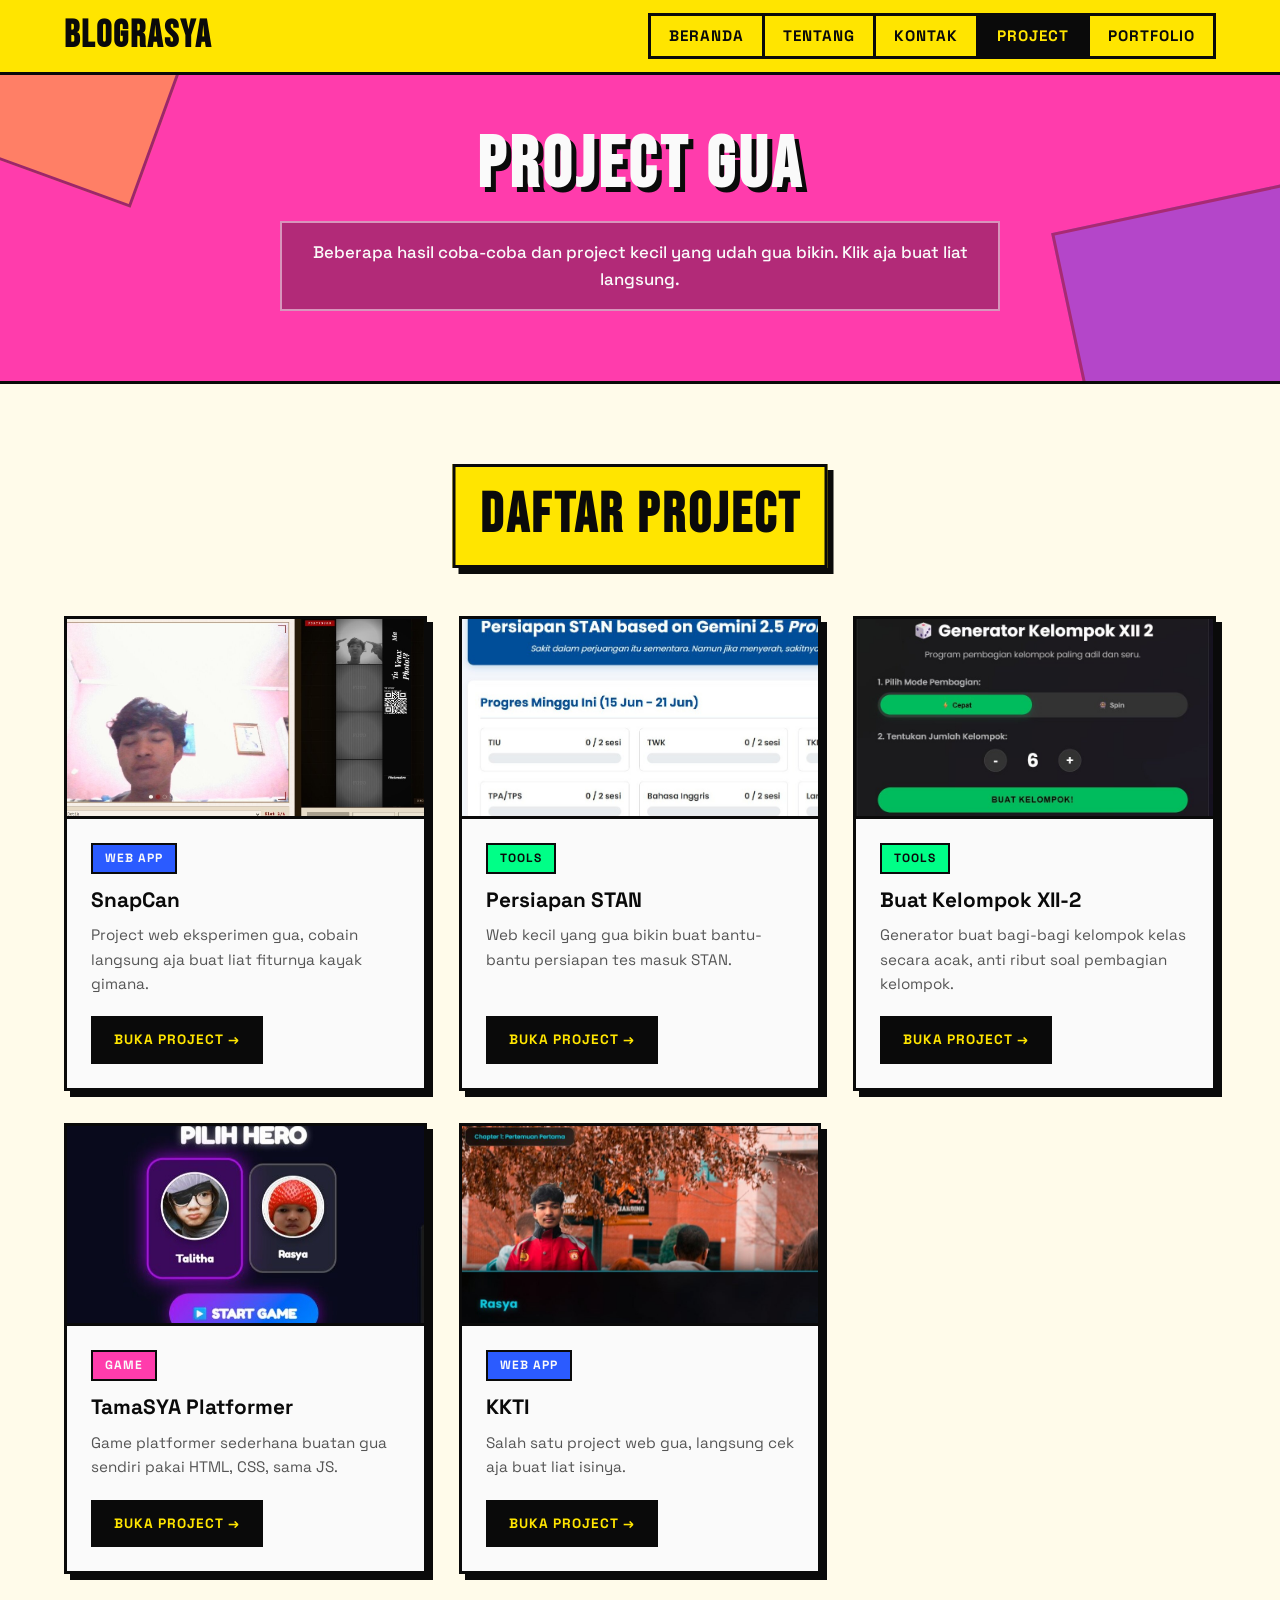
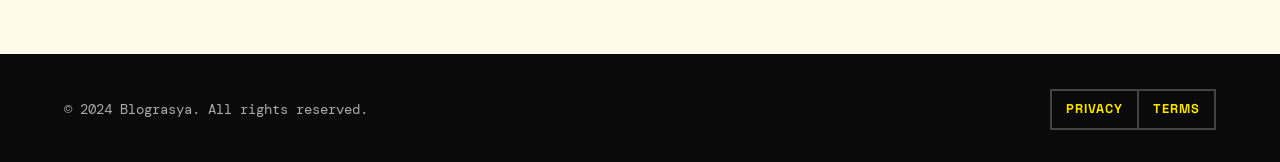
==== project.html @ 6ba77294 "Add files via upload" ====
<!DOCTYPE html>
<html lang="id">
<head>
    <meta charset="UTF-8">
    <meta name="viewport" content="width=device-width, initial-scale=1.0">
    <title>Project - Blograsya</title>
    <link rel="stylesheet" href="style.css">
    <link rel="preconnect" href="https://fonts.googleapis.com">
    <link rel="preconnect" href="https://fonts.gstatic.com" crossorigin>
    <link href="https://fonts.googleapis.com/css2?family=Bebas+Neue&family=Space+Grotesk:wght@400;500;600;700&family=DM+Mono:wght@400;500&display=swap" rel="stylesheet">
</head>
<body>

    <!-- Header -->
    <header class="header">
        <nav class="nav">
            <div class="nav-container">
                <div class="nav-logo">
                    <h2>blograsya</h2>
                </div>
                <ul class="nav-menu">
                    <li class="nav-item">
                        <a href="index.html#home" class="nav-link">Beranda</a>
                    </li>
                    <li class="nav-item">
                        <a href="index.html#about" class="nav-link">Tentang</a>
                    </li>
                    <li class="nav-item">
                        <a href="index.html#contact" class="nav-link">Kontak</a>
                    </li>
                    <li class="nav-item">
                        <a href="project.html" class="nav-link active">Project</a>
                    </li>
                    <li class="nav-item">
                        <a href="https://iot-ux.github.io/rasya-portfolio/" target="_blank" rel="noopener" class="nav-link">Portfolio</a>
                    </li>
                </ul>
                <div class="nav-toggle" id="navToggle">
                    <span class="bar"></span>
                    <span class="bar"></span>
                    <span class="bar"></span>
                </div>
            </div>
        </nav>
    </header>

    <!-- Main Content -->
    <main class="main">

        <!-- Page Hero -->
        <section class="page-hero">
            <div class="container">
                <div class="page-hero-content">
                    <h1 class="page-hero-title">Project Gua</h1>
                    <p class="page-hero-description">Beberapa hasil coba-coba dan project kecil yang udah gua bikin. Klik aja buat liat langsung.</p>
                </div>
            </div>
        </section>

        <!-- Project Grid -->
        <section class="project-section">
            <div class="container">
                <h2 class="section-title">Daftar Project</h2>
                <div class="project-grid">

                    <div class="project-card">
                        <img src="img/snapcan.jpg" alt="SnapCan" class="project-thumb" loading="lazy">
                        <div class="project-content">
                            <span class="project-category" data-cat="web">Web App</span>
                            <h3 class="project-title">SnapCan</h3>
                            <p class="project-excerpt">Project web eksperimen gua, cobain langsung aja buat liat fiturnya kayak gimana.</p>
                            <a href="https://iot-ux.github.io/snapcan/" target="_blank" rel="noopener" class="project-link">Buka Project →</a>
                        </div>
                    </div>

                    <div class="project-card">
                        <img src="img/persiapanstan.jpg" alt="Persiapan STAN" class="project-thumb" loading="lazy">
                        <div class="project-content">
                            <span class="project-category" data-cat="tools">Tools</span>
                            <h3 class="project-title">Persiapan STAN</h3>
                            <p class="project-excerpt">Web kecil yang gua bikin buat bantu-bantu persiapan tes masuk STAN.</p>
                            <a href="https://iot-ux.github.io/persiapanstan/" target="_blank" rel="noopener" class="project-link">Buka Project →</a>
                        </div>
                    </div>

                    <div class="project-card">
                        <img src="img/kelompokxii2.jpg" alt="Buat Kelompok XII-2" class="project-thumb" loading="lazy">
                        <div class="project-content">
                            <span class="project-category" data-cat="tools">Tools</span>
                            <h3 class="project-title">Buat Kelompok XII-2</h3>
                            <p class="project-excerpt">Generator buat bagi-bagi kelompok kelas secara acak, anti ribut soal pembagian kelompok.</p>
                            <a href="https://iot-ux.github.io/buatkelompokXII2/" target="_blank" rel="noopener" class="project-link">Buka Project →</a>
                        </div>
                    </div>

                    <div class="project-card">
                        <img src="img/tamasya-platformer.jpg" alt="TamaSYA Platformer" class="project-thumb" loading="lazy">
                        <div class="project-content">
                            <span class="project-category" data-cat="game">Game</span>
                            <h3 class="project-title">TamaSYA Platformer</h3>
                            <p class="project-excerpt">Game platformer sederhana buatan gua sendiri pakai HTML, CSS, sama JS.</p>
                            <a href="https://iot-ux.github.io/TamaSYAplatformer/" target="_blank" rel="noopener" class="project-link">Buka Project →</a>
                        </div>
                    </div>

                    <div class="project-card">
                        <img src="img/kkti.jpg" alt="KKTI" class="project-thumb" loading="lazy">
                        <div class="project-content">
                            <span class="project-category" data-cat="web">Web App</span>
                            <h3 class="project-title">KKTI</h3>
                            <p class="project-excerpt">Salah satu project web gua, langsung cek aja buat liat isinya.</p>
                            <a href="https://iot-ux.github.io/kkti/" target="_blank" rel="noopener" class="project-link">Buka Project →</a>
                        </div>
                    </div>

                </div>
            </div>
        </section>
    </main>

    <!-- Footer -->
    <footer class="footer">
        <div class="container">
            <div class="footer-content">
                <p>&copy; 2024 Blograsya. All rights reserved.</p>
                <div class="footer-links">
                    <a href="#" class="footer-link">Privacy</a>
                    <a href="#" class="footer-link">Terms</a>
                </div>
            </div>
        </div>
    </footer>

    <script src="project.js"></script>
</body>
</html>
---- style.css ----
/* ===========================
   NEOBRUTALISM - BLOGRASYA
   =========================== */

@import url('https://fonts.googleapis.com/css2?family=Space+Grotesk:wght@400;500;600;700&family=Bebas+Neue&family=DM+Mono:wght@400;500&display=swap');

:root {
  --black: #0a0a0a;
  --white: #fafafa;
  --yellow: #FFE500;
  --pink: #FF3CAC;
  --blue: #2B5BFF;
  --green: #00FF87;
  --orange: #FF6B35;
  --border: 3px solid #0a0a0a;
  --shadow: 6px 6px 0px #0a0a0a;
  --shadow-hover: 8px 8px 0px #0a0a0a;
  --radius: 0px;
}

* {
  margin: 0;
  padding: 0;
  box-sizing: border-box;
}

html {
  scroll-behavior: smooth;
}

body {
  font-family: 'Space Grotesk', sans-serif;
  background-color: #FFFBEA;
  color: var(--black);
  line-height: 1.6;
  cursor: url("data:image/svg+xml,%3Csvg xmlns='http://www.w3.org/2000/svg' width='20' height='20'%3E%3Ccircle cx='10' cy='10' r='8' fill='%23FFE500' stroke='%230a0a0a' stroke-width='2'/%3E%3C/svg%3E"), auto;
}

.container {
  max-width: 1200px;
  margin: 0 auto;
  padding: 0 24px;
}

/* ===== SCROLLBAR ===== */
::-webkit-scrollbar { width: 10px; }
::-webkit-scrollbar-track { background: var(--yellow); }
::-webkit-scrollbar-thumb { background: var(--black); border: 2px solid var(--yellow); }

/* ===== HEADER ===== */
.header {
  background-color: var(--yellow);
  border-bottom: var(--border);
  position: fixed;
  width: 100%;
  top: 0;
  z-index: 1000;
}

.nav-container {
  max-width: 1200px;
  margin: 0 auto;
  padding: 0 24px;
  display: flex;
  justify-content: space-between;
  align-items: center;
  height: 72px;
}

.nav-logo h2 {
  font-family: 'Bebas Neue', sans-serif;
  font-size: 2.4rem;
  letter-spacing: 2px;
  color: var(--black);
  text-transform: uppercase;
}

.nav-menu {
  display: flex;
  list-style: none;
  gap: 0;
}

.nav-link {
  text-decoration: none;
  color: var(--black);
  font-weight: 700;
  font-size: 0.95rem;
  text-transform: uppercase;
  letter-spacing: 1px;
  padding: 8px 18px;
  border: var(--border);
  border-right: none;
  transition: all 0.15s ease;
  display: block;
}

.nav-menu li:last-child .nav-link {
  border-right: var(--border);
}

.nav-link:hover,
.nav-link.active {
  background-color: var(--black);
  color: var(--yellow);
}

.nav-toggle {
  display: none;
  flex-direction: column;
  cursor: pointer;
  gap: 5px;
  padding: 8px;
  border: var(--border);
  background: var(--white);
}

.bar {
  width: 24px;
  height: 3px;
  background-color: var(--black);
  transition: 0.3s;
  display: block;
}

/* ===== HERO ===== */
.hero {
  background-color: var(--blue);
  padding: 130px 0 80px;
  border-bottom: var(--border);
  position: relative;
  overflow: hidden;
}

.hero::before {
  content: '';
  position: absolute;
  top: -60px;
  right: -60px;
  width: 300px;
  height: 300px;
  background-color: var(--yellow);
  border: var(--border);
  transform: rotate(15deg);
  opacity: 0.4;
}

.hero::after {
  content: '';
  position: absolute;
  bottom: -80px;
  left: -40px;
  width: 200px;
  height: 200px;
  background-color: var(--pink);
  border: var(--border);
  transform: rotate(-10deg);
  opacity: 0.3;
}

.hero-content {
  max-width: 720px;
  margin: 0 auto;
  text-align: center;
  position: relative;
  z-index: 1;
}

.hero-title {
  font-family: 'Bebas Neue', sans-serif;
  font-size: 5.5rem;
  letter-spacing: 4px;
  color: var(--white);
  line-height: 1;
  margin-bottom: 1.5rem;
  text-shadow: 5px 5px 0px var(--black);
}

.hero-description {
  font-size: 1.1rem;
  color: var(--white);
  margin-bottom: 2.5rem;
  background-color: rgba(0,0,0,0.3);
  padding: 16px 24px;
  border: 2px solid rgba(255,255,255,0.5);
  font-weight: 500;
}

.hero-btn {
  display: inline-block;
  background-color: var(--yellow);
  color: var(--black);
  padding: 14px 36px;
  text-decoration: none;
  border: var(--border);
  font-weight: 700;
  font-size: 1rem;
  text-transform: uppercase;
  letter-spacing: 2px;
  box-shadow: var(--shadow);
  transition: all 0.15s ease;
}

.hero-btn:hover {
  transform: translate(-3px, -3px);
  box-shadow: var(--shadow-hover);
  background-color: var(--green);
}

/* ===== SEARCH SECTION ===== */
.search-section {
  padding: 60px 0;
  background-color: #FFFBEA;
  border-bottom: var(--border);
}

.search-container {
  max-width: 800px;
  margin: 0 auto;
  text-align: center;
}

.search-input {
  width: 100%;
  max-width: 480px;
  padding: 14px 20px;
  border: var(--border);
  font-size: 1rem;
  margin-bottom: 2rem;
  background-color: var(--white);
  font-family: 'DM Mono', monospace;
  box-shadow: var(--shadow);
  outline: none;
  transition: box-shadow 0.15s;
}

.search-input:focus {
  box-shadow: 8px 8px 0px var(--blue);
}

.search-input::placeholder {
  color: #aaa;
}

.filter-buttons {
  display: flex;
  justify-content: center;
  gap: 0;
  flex-wrap: wrap;
}

.filter-btn {
  padding: 10px 22px;
  border: var(--border);
  border-right: none;
  background-color: var(--white);
  color: var(--black);
  cursor: pointer;
  font-weight: 700;
  font-family: 'Space Grotesk', sans-serif;
  text-transform: uppercase;
  font-size: 0.85rem;
  letter-spacing: 1px;
  transition: all 0.15s ease;
}

.filter-btn:last-child {
  border-right: var(--border);
}

.filter-btn:hover,
.filter-btn.active {
  background-color: var(--black);
  color: var(--yellow);
}

/* ===== BLOG SECTION ===== */
.blog-section {
  padding: 80px 0;
  background-color: #FFFBEA;
}

.section-title {
  font-family: 'Bebas Neue', sans-serif;
  font-size: 3.5rem;
  letter-spacing: 3px;
  color: var(--black);
  margin-bottom: 3rem;
  text-align: center;
  position: relative;
  display: inline-block;
  left: 50%;
  transform: translateX(-50%);
  background-color: var(--yellow);
  padding: 4px 24px;
  border: var(--border);
  box-shadow: var(--shadow);
}

.blog-grid {
  display: grid;
  grid-template-columns: repeat(auto-fill, minmax(350px, 1fr));
  gap: 2rem;
  margin-bottom: 3rem;
}

.blog-card {
  background-color: var(--white);
  border: var(--border);
  box-shadow: var(--shadow);
  cursor: pointer;
  transition: all 0.15s ease;
  overflow: hidden;
}

.blog-card:hover {
  transform: translate(-4px, -4px);
  box-shadow: 10px 10px 0px var(--black);
}

.blog-image {
  width: 100%;
  height: 200px;
  object-fit: cover;
  border-bottom: var(--border);
  display: block;
}

.blog-content {
  padding: 1.5rem;
}

.blog-category {
  display: inline-block;
  background-color: var(--yellow);
  color: var(--black);
  padding: 4px 12px;
  font-size: 0.75rem;
  font-weight: 700;
  text-transform: uppercase;
  letter-spacing: 1px;
  border: 2px solid var(--black);
  margin-bottom: 0.75rem;
}

.blog-category[data-cat="teknologi"] { background-color: var(--blue); color: var(--white); }
.blog-category[data-cat="lifestyle"]  { background-color: var(--pink); color: var(--white); }
.blog-category[data-cat="tutorial"]   { background-color: var(--green); color: var(--black); }

.blog-title {
  font-size: 1.25rem;
  font-weight: 700;
  color: var(--black);
  margin-bottom: 0.6rem;
  line-height: 1.35;
}

.blog-excerpt {
  color: #555;
  margin-bottom: 1rem;
  font-size: 0.95rem;
  line-height: 1.6;
}

.blog-meta {
  display: flex;
  justify-content: space-between;
  align-items: center;
  font-size: 0.82rem;
  color: #888;
  font-family: 'DM Mono', monospace;
  border-top: 2px solid var(--black);
  padding-top: 0.75rem;
  margin-top: 0.5rem;
}

.load-more-container {
  text-align: center;
}

.load-more-btn {
  background-color: var(--yellow);
  color: var(--black);
  border: var(--border);
  padding: 14px 40px;
  cursor: pointer;
  font-weight: 700;
  font-family: 'Space Grotesk', sans-serif;
  text-transform: uppercase;
  letter-spacing: 2px;
  font-size: 0.9rem;
  box-shadow: var(--shadow);
  transition: all 0.15s ease;
}

.load-more-btn:hover {
  transform: translate(-3px, -3px);
  box-shadow: 9px 9px 0px var(--black);
  background-color: var(--orange);
}

/* ===== PROJECT PAGE HERO ===== */
.page-hero {
  background-color: var(--pink);
  padding: 130px 0 70px;
  border-bottom: var(--border);
  position: relative;
  overflow: hidden;
}

.page-hero::before {
  content: '';
  position: absolute;
  top: -50px;
  left: -50px;
  width: 220px;
  height: 220px;
  background-color: var(--yellow);
  border: var(--border);
  transform: rotate(20deg);
  opacity: 0.4;
}

.page-hero::after {
  content: '';
  position: absolute;
  bottom: -70px;
  right: -40px;
  width: 240px;
  height: 240px;
  background-color: var(--blue);
  border: var(--border);
  transform: rotate(-12deg);
  opacity: 0.35;
}

.page-hero-content {
  max-width: 720px;
  margin: 0 auto;
  text-align: center;
  position: relative;
  z-index: 1;
}

.page-hero-title {
  font-family: 'Bebas Neue', sans-serif;
  font-size: 4.5rem;
  letter-spacing: 4px;
  color: var(--white);
  line-height: 1;
  margin-bottom: 1.2rem;
  text-shadow: 5px 5px 0px var(--black);
}

.page-hero-description {
  font-size: 1.05rem;
  color: var(--white);
  background-color: rgba(0,0,0,0.3);
  padding: 16px 24px;
  border: 2px solid rgba(255,255,255,0.5);
  font-weight: 500;
}

/* ===== PROJECT SECTION ===== */
.project-section {
  padding: 80px 0;
  background-color: #FFFBEA;
}

.project-grid {
  display: grid;
  grid-template-columns: repeat(auto-fill, minmax(330px, 1fr));
  gap: 2rem;
}

.project-card {
  background-color: var(--white);
  border: var(--border);
  box-shadow: var(--shadow);
  transition: all 0.15s ease;
  display: flex;
  flex-direction: column;
}

.project-card:hover {
  transform: translate(-4px, -4px);
  box-shadow: 10px 10px 0px var(--black);
}

.project-thumb {
  width: 100%;
  height: 200px;
  object-fit: cover;
  border-bottom: var(--border);
  display: block;
  background-color: #e8e8e8;
}

.project-content {
  padding: 1.5rem;
  display: flex;
  flex-direction: column;
  flex-grow: 1;
}

.project-category {
  display: inline-block;
  background-color: var(--yellow);
  color: var(--black);
  padding: 4px 12px;
  font-size: 0.75rem;
  font-weight: 700;
  text-transform: uppercase;
  letter-spacing: 1px;
  border: 2px solid var(--black);
  margin-bottom: 0.75rem;
  align-self: flex-start;
}

.project-category[data-cat="web"]   { background-color: var(--blue); color: var(--white); }
.project-category[data-cat="game"]  { background-color: var(--pink); color: var(--white); }
.project-category[data-cat="tools"] { background-color: var(--green); color: var(--black); }

.project-title {
  font-size: 1.3rem;
  font-weight: 700;
  color: var(--black);
  margin-bottom: 0.6rem;
  line-height: 1.35;
}

.project-excerpt {
  color: #555;
  margin-bottom: 1.25rem;
  font-size: 0.95rem;
  line-height: 1.6;
  flex-grow: 1;
}

.project-link {
  display: inline-block;
  background-color: var(--black);
  color: var(--yellow);
  padding: 10px 20px;
  text-decoration: none;
  border: var(--border);
  font-weight: 700;
  font-size: 0.85rem;
  text-transform: uppercase;
  letter-spacing: 1px;
  text-align: center;
  transition: all 0.15s ease;
  align-self: flex-start;
}

.project-link:hover {
  background-color: var(--orange);
  color: var(--black);
  transform: translate(-2px, -2px);
}

/* ===== ABOUT SECTION ===== */
.about-section {
  padding: 80px 0;
  background-color: var(--green);
  border-top: var(--border);
  border-bottom: var(--border);
}

.about-section .section-title {
  background-color: var(--black);
  color: var(--green);
  box-shadow: 6px 6px 0px var(--white);
}

.about-content {
  max-width: 800px;
  margin: 0 auto;
  background-color: var(--white);
  border: var(--border);
  box-shadow: var(--shadow);
  padding: 2.5rem;
}

.about-content p {
  font-size: 1.05rem;
  color: var(--black);
  margin-bottom: 1.2rem;
  line-height: 1.8;
  font-weight: 500;
}

.about-content p:last-child {
  margin-bottom: 0;
  font-family: 'DM Mono', monospace;
  font-size: 0.9rem;
  color: #666;
  border-top: 2px dashed var(--black);
  padding-top: 1rem;
}

/* ===== CONTACT SECTION ===== */
.contact-section {
  padding: 80px 0;
  background-color: #FFFBEA;
}

.contact-content {
  display: grid;
  grid-template-columns: 1fr 1fr;
  gap: 3rem;
  max-width: 1000px;
  margin: 0 auto;
}

.contact-info {
  display: flex;
  flex-direction: column;
  gap: 2rem;
}

.contact-item {
  background-color: var(--white);
  border: var(--border);
  box-shadow: var(--shadow);
  padding: 1.5rem;
}

.contact-item h3 {
  font-family: 'Bebas Neue', sans-serif;
  font-size: 1.5rem;
  letter-spacing: 2px;
  color: var(--black);
  margin-bottom: 0.5rem;
  border-bottom: 2px solid var(--black);
  padding-bottom: 0.5rem;
}

.contact-item p {
  color: #555;
  font-family: 'DM Mono', monospace;
  font-size: 0.95rem;
}

.social-links {
  display: flex;
  gap: 0;
  flex-wrap: wrap;
}

.social-link {
  color: var(--black);
  text-decoration: none;
  font-weight: 700;
  font-size: 0.85rem;
  text-transform: uppercase;
  letter-spacing: 1px;
  padding: 8px 14px;
  border: var(--border);
  border-right: none;
  transition: all 0.15s ease;
}

.social-link:last-child { border-right: var(--border); }

.social-link:nth-child(1):hover { background-color: #25D366; color: white; }
.social-link:nth-child(2):hover { background-color: var(--pink); color: white; }
.social-link:nth-child(3):hover { background-color: var(--blue); color: white; }

.contact-form {
  display: flex;
  flex-direction: column;
  gap: 1rem;
}

.form-input,
.form-textarea {
  padding: 12px 16px;
  border: var(--border);
  font-size: 1rem;
  font-family: 'Space Grotesk', sans-serif;
  background-color: var(--white);
  box-shadow: 4px 4px 0px var(--black);
  outline: none;
  transition: box-shadow 0.15s;
  width: 100%;
}

.form-input:focus,
.form-textarea:focus {
  box-shadow: 6px 6px 0px var(--blue);
}

.form-submit {
  background-color: var(--black);
  color: var(--yellow);
  padding: 14px 30px;
  border: var(--border);
  cursor: pointer;
  font-weight: 700;
  font-family: 'Space Grotesk', sans-serif;
  text-transform: uppercase;
  letter-spacing: 2px;
  font-size: 0.95rem;
  box-shadow: var(--shadow);
  transition: all 0.15s ease;
}

.form-submit:hover {
  transform: translate(-3px, -3px);
  box-shadow: 9px 9px 0px var(--yellow);
  background-color: var(--blue);
}

/* ===== FOOTER ===== */
.footer {
  background-color: var(--black);
  color: var(--white);
  padding: 2rem 0;
  border-top: var(--border);
}

.footer-content {
  display: flex;
  justify-content: space-between;
  align-items: center;
}

.footer p {
  font-family: 'DM Mono', monospace;
  font-size: 0.85rem;
  color: #aaa;
}

.footer-links {
  display: flex;
  gap: 0;
}

.footer-link {
  color: var(--yellow);
  text-decoration: none;
  font-weight: 700;
  font-size: 0.8rem;
  text-transform: uppercase;
  letter-spacing: 1px;
  padding: 8px 14px;
  border: 2px solid #444;
  border-right: none;
  transition: all 0.15s ease;
}

.footer-link:last-child { border-right: 2px solid #444; }
.footer-link:hover { background-color: var(--yellow); color: var(--black); }

/* ===== MODAL ===== */
.modal {
  display: none;
  position: fixed;
  z-index: 2000;
  left: 0;
  top: 0;
  width: 100%;
  height: 100%;
  background-color: rgba(0, 0, 0, 0.7);
  animation: fadeIn 0.2s ease;
}

.modal-content {
  background-color: var(--white);
  margin: 4% auto;
  padding: 2.5rem;
  border: var(--border);
  box-shadow: 12px 12px 0px var(--black);
  width: 90%;
  max-width: 800px;
  max-height: 80vh;
  overflow-y: auto;
  position: relative;
  animation: slideIn 0.25s ease;
}

.close {
  color: var(--black);
  float: right;
  font-size: 2rem;
  font-weight: 700;
  cursor: pointer;
  position: absolute;
  right: 1.2rem;
  top: 1rem;
  background-color: var(--yellow);
  border: var(--border);
  width: 40px;
  height: 40px;
  display: flex;
  align-items: center;
  justify-content: center;
  line-height: 1;
  transition: all 0.15s;
}

.close:hover {
  background-color: var(--black);
  color: var(--yellow);
}

.modal-title {
  font-family: 'Bebas Neue', sans-serif;
  font-size: 2.8rem;
  letter-spacing: 3px;
  color: var(--black);
  margin-bottom: 0.5rem;
  margin-right: 3rem;
}

.modal-meta {
  color: #888;
  font-family: 'DM Mono', monospace;
  font-size: 0.85rem;
  margin-bottom: 2rem;
  padding-bottom: 1rem;
  border-bottom: 3px solid var(--black);
}

.modal-body {
  line-height: 1.8;
  color: #333;
}

.modal-body p {
  margin-bottom: 1.5rem;
  font-size: 1rem;
}

.modal-body h3 {
  font-family: 'Bebas Neue', sans-serif;
  font-size: 1.8rem;
  letter-spacing: 2px;
  color: var(--black);
  margin: 2rem 0 1rem;
  border-left: 5px solid var(--yellow);
  padding-left: 12px;
}

/* ===== ANIMATIONS ===== */
@keyframes fadeIn {
  from { opacity: 0; }
  to { opacity: 1; }
}

@keyframes slideIn {
  from { opacity: 0; transform: translate(10px, -20px); }
  to { opacity: 1; transform: translate(0, 0); }
}

.hidden { display: none !important; }

/* ===== RESPONSIVE ===== */
@media screen and (max-width: 1024px) {
  .hero-title { font-size: 4rem; }
  .contact-content { grid-template-columns: 1fr; gap: 2rem; }
  .page-hero-title { font-size: 3.5rem; }
}

@media screen and (max-width: 768px) {
  .nav-menu {
    position: fixed;
    left: -100%;
    top: 72px;
    flex-direction: column;
    background-color: var(--yellow);
    width: 100%;
    text-align: center;
    transition: 0.3s;
    border-bottom: var(--border);
    padding: 1rem 0;
    gap: 0;
  }

  .nav-menu.active { left: 0; }

  .nav-link {
    border: none;
    border-bottom: 2px solid var(--black);
    padding: 14px 20px;
    width: 100%;
    text-align: center;
  }

  .nav-menu li:last-child .nav-link { border-right: none; }

  .nav-toggle { display: flex; }

  .nav-toggle.active .bar:nth-child(2) { opacity: 0; }
  .nav-toggle.active .bar:nth-child(1) { transform: translateY(8px) rotate(45deg); }
  .nav-toggle.active .bar:nth-child(3) { transform: translateY(-8px) rotate(-45deg); }

  .hero { padding: 100px 0 60px; }
  .hero-title { font-size: 3rem; }
  .hero-description { font-size: 1rem; }

  .section-title { font-size: 2.5rem; }

  .page-hero { padding: 100px 0 50px; }
  .page-hero-title { font-size: 2.6rem; }
  .project-grid { grid-template-columns: 1fr; gap: 1.5rem; }

  .blog-grid {
    grid-template-columns: 1fr;
    gap: 1.5rem;
  }

  .filter-buttons { gap: 0; flex-wrap: wrap; }
  .filter-btn { border-right: var(--border) !important; margin-bottom: -3px; }

  .footer-content { flex-direction: column; gap: 1rem; text-align: center; }
  .footer-links { justify-content: center; }
  .footer-link:last-child { border-right: 2px solid #444; }
}

@media screen and (max-width: 480px) {
  .container { padding: 0 16px; }
  .hero-title { font-size: 2.5rem; }
  .blog-content { padding: 1rem; }
  .contact-form { gap: 0.8rem; }
  .modal-content { padding: 1.5rem; margin: 8% auto; }
  .modal-title { font-size: 2rem; }
}
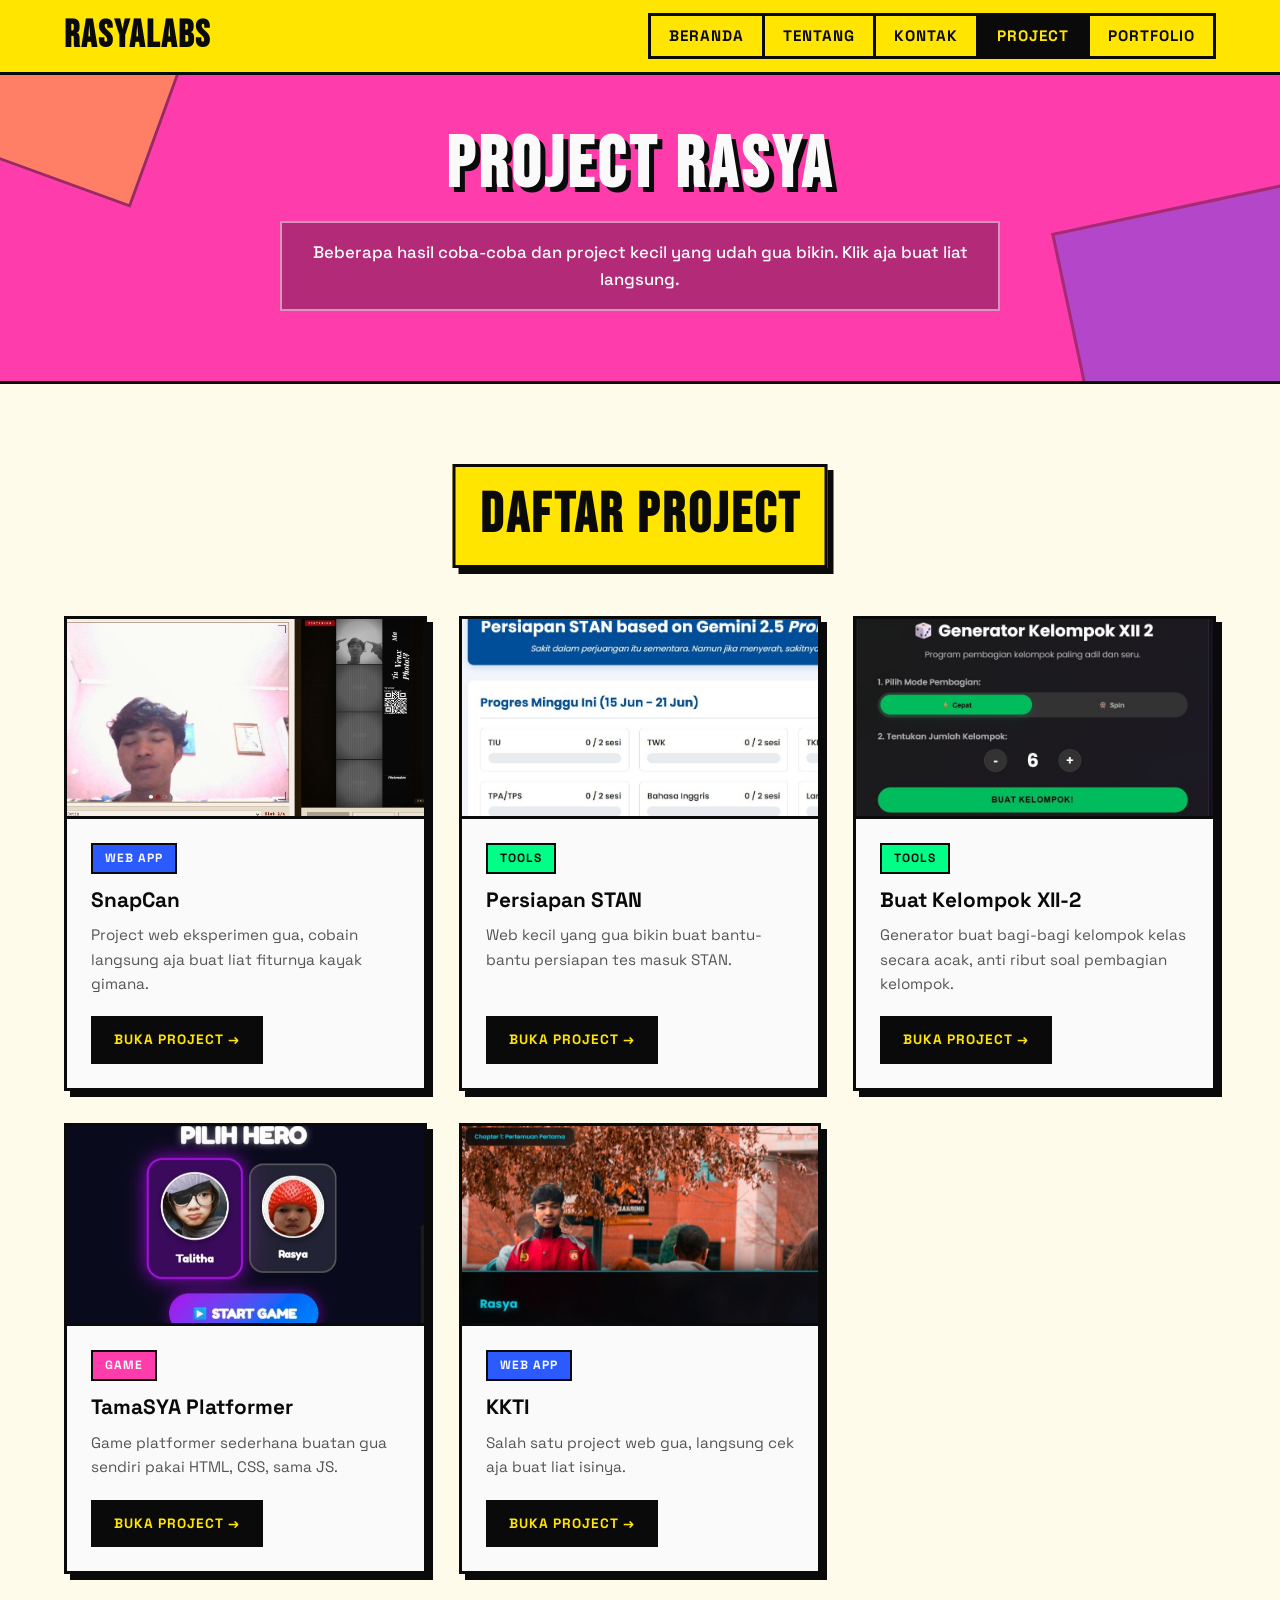
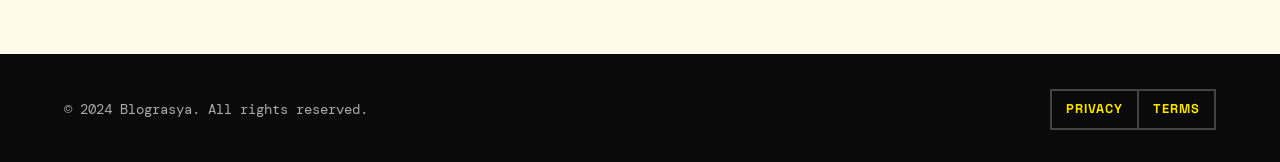
==== commit de622a09: "Update project title and header name" ====
--- a/project.html
+++ b/project.html
@@ -16,7 +16,7 @@
         <nav class="nav">
             <div class="nav-container">
                 <div class="nav-logo">
-                    <h2>blograsya</h2>
+                    <h2>rasyalabs</h2>
                 </div>
                 <ul class="nav-menu">
                     <li class="nav-item">
@@ -51,7 +51,7 @@
         <section class="page-hero">
             <div class="container">
                 <div class="page-hero-content">
-                    <h1 class="page-hero-title">Project Gua</h1>
+                    <h1 class="page-hero-title">Project Rasya</h1>
                     <p class="page-hero-description">Beberapa hasil coba-coba dan project kecil yang udah gua bikin. Klik aja buat liat langsung.</p>
                 </div>
             </div>
@@ -133,4 +133,4 @@
 
     <script src="project.js"></script>
 </body>
-</html>+</html>
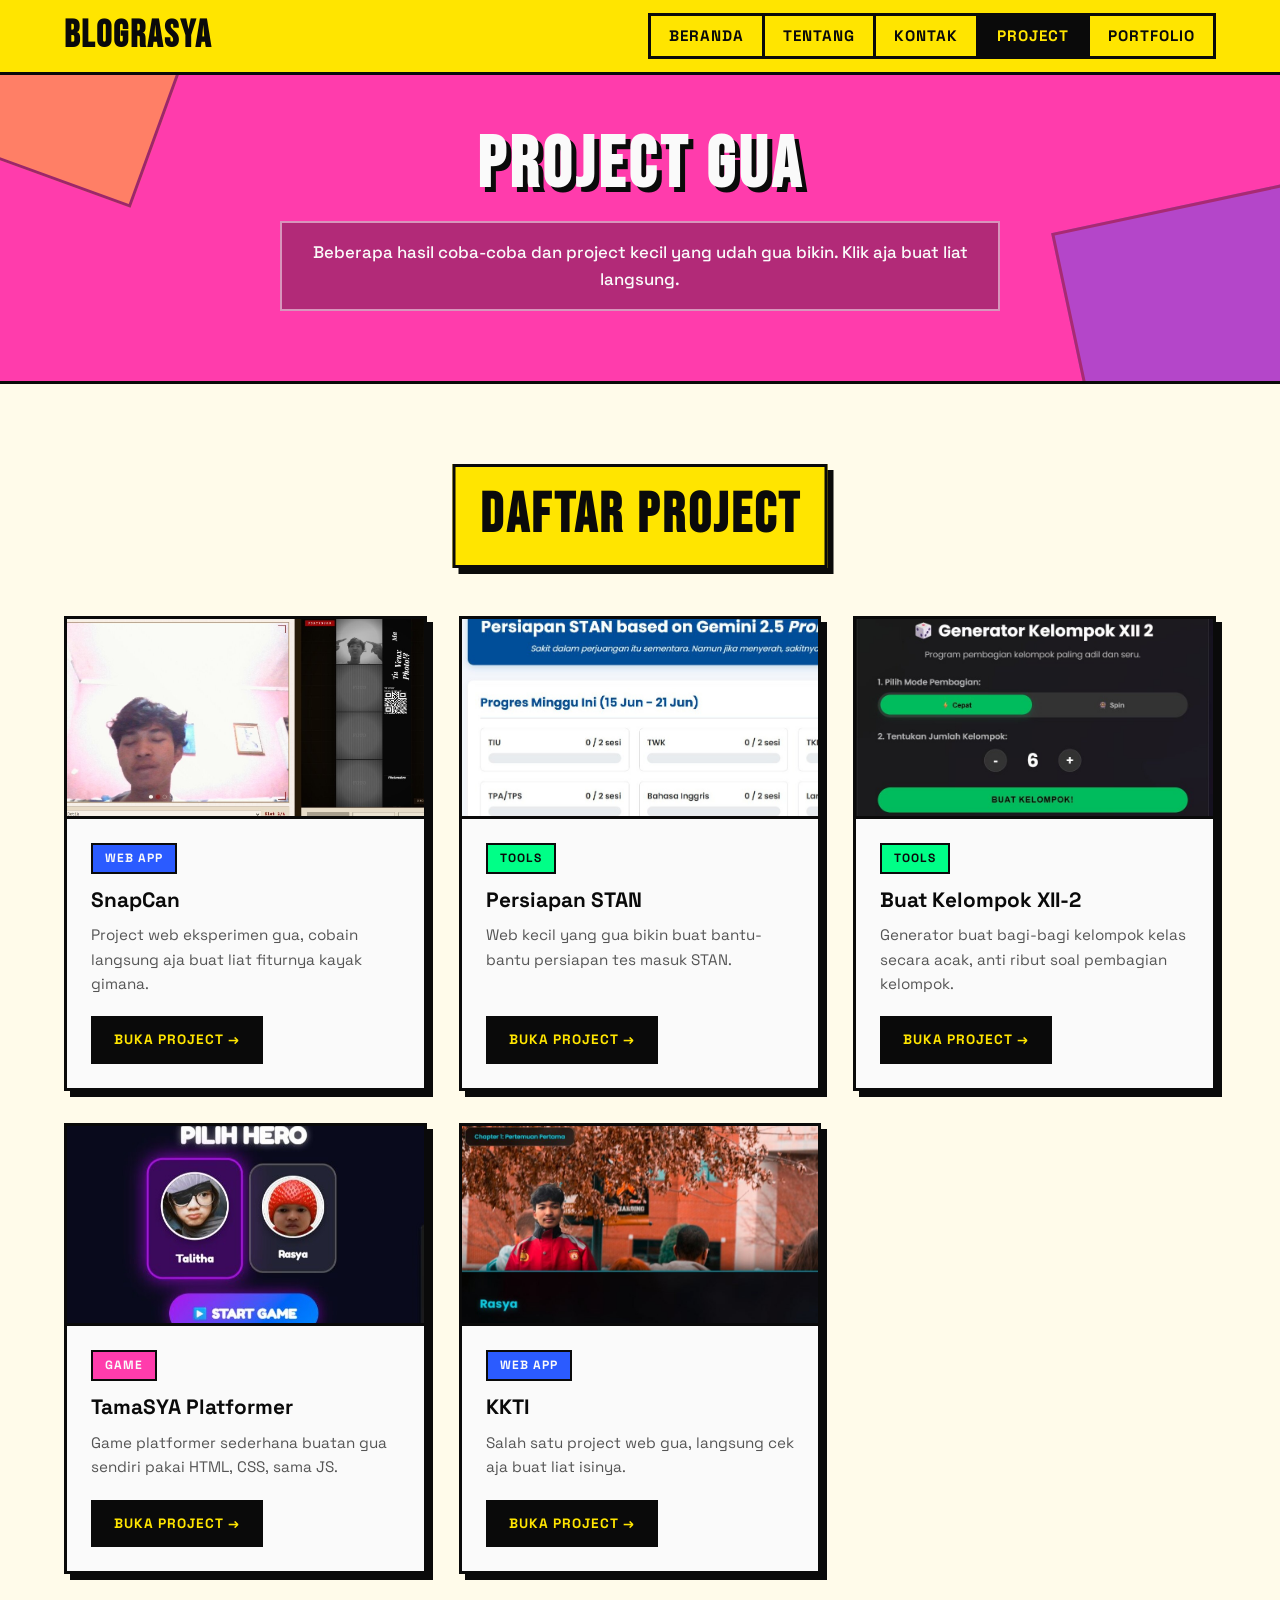
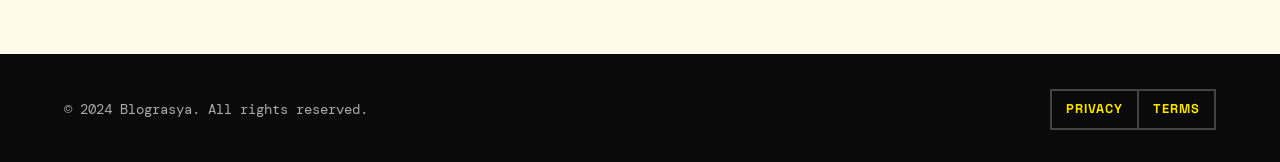
==== commit c8ced8f0: "Update project.html" ====
--- a/project.html
+++ b/project.html
@@ -3,7 +3,29 @@
 <head>
     <meta charset="UTF-8">
     <meta name="viewport" content="width=device-width, initial-scale=1.0">
-    <title>Project - Blograsya</title>
+    <title>Project - Rasyalabs</title>
+    <meta name="description" content="Kumpulan project dan eksperimen web Rasya Ikhsan Firdaus — dari photobooth, game, tools, hingga aplikasi web lainnya.">
+
+    <!-- Favicon -->
+    <link rel="icon" type="image/svg+xml" href="favicon.svg">
+    <link rel="icon" type="image/png" sizes="32x32" href="favicon-32x32.png">
+    <link rel="icon" type="image/png" sizes="16x16" href="favicon-16x16.png">
+    <link rel="apple-touch-icon" sizes="180x180" href="apple-touch-icon.png">
+
+    <!-- Open Graph -->
+    <meta property="og:type" content="website">
+    <meta property="og:title" content="Project - Rasyalabs">
+    <meta property="og:description" content="Kumpulan project dan eksperimen web Rasya Ikhsan Firdaus — dari photobooth, game, tools, hingga aplikasi web lainnya.">
+    <meta property="og:image" content="https://rasyalabs.my.id/og-project.png">
+    <meta property="og:url" content="https://rasyalabs.my.id/project.html">
+    <meta property="og:locale" content="id_ID">
+
+    <!-- Twitter Card -->
+    <meta name="twitter:card" content="summary_large_image">
+    <meta name="twitter:title" content="Project - Rasyalabs">
+    <meta name="twitter:description" content="Kumpulan project dan eksperimen web Rasya Ikhsan Firdaus — dari photobooth, game, tools, hingga aplikasi web lainnya.">
+    <meta name="twitter:image" content="https://rasyalabs.my.id/og-project.png">
+
     <link rel="stylesheet" href="style.css">
     <link rel="preconnect" href="https://fonts.googleapis.com">
     <link rel="preconnect" href="https://fonts.gstatic.com" crossorigin>
@@ -16,7 +38,7 @@
         <nav class="nav">
             <div class="nav-container">
                 <div class="nav-logo">
-                    <h2>rasyalabs</h2>
+                    <h2>blograsya</h2>
                 </div>
                 <ul class="nav-menu">
                     <li class="nav-item">
@@ -51,7 +73,7 @@
         <section class="page-hero">
             <div class="container">
                 <div class="page-hero-content">
-                    <h1 class="page-hero-title">Project Rasya</h1>
+                    <h1 class="page-hero-title">Project Gua</h1>
                     <p class="page-hero-description">Beberapa hasil coba-coba dan project kecil yang udah gua bikin. Klik aja buat liat langsung.</p>
                 </div>
             </div>
